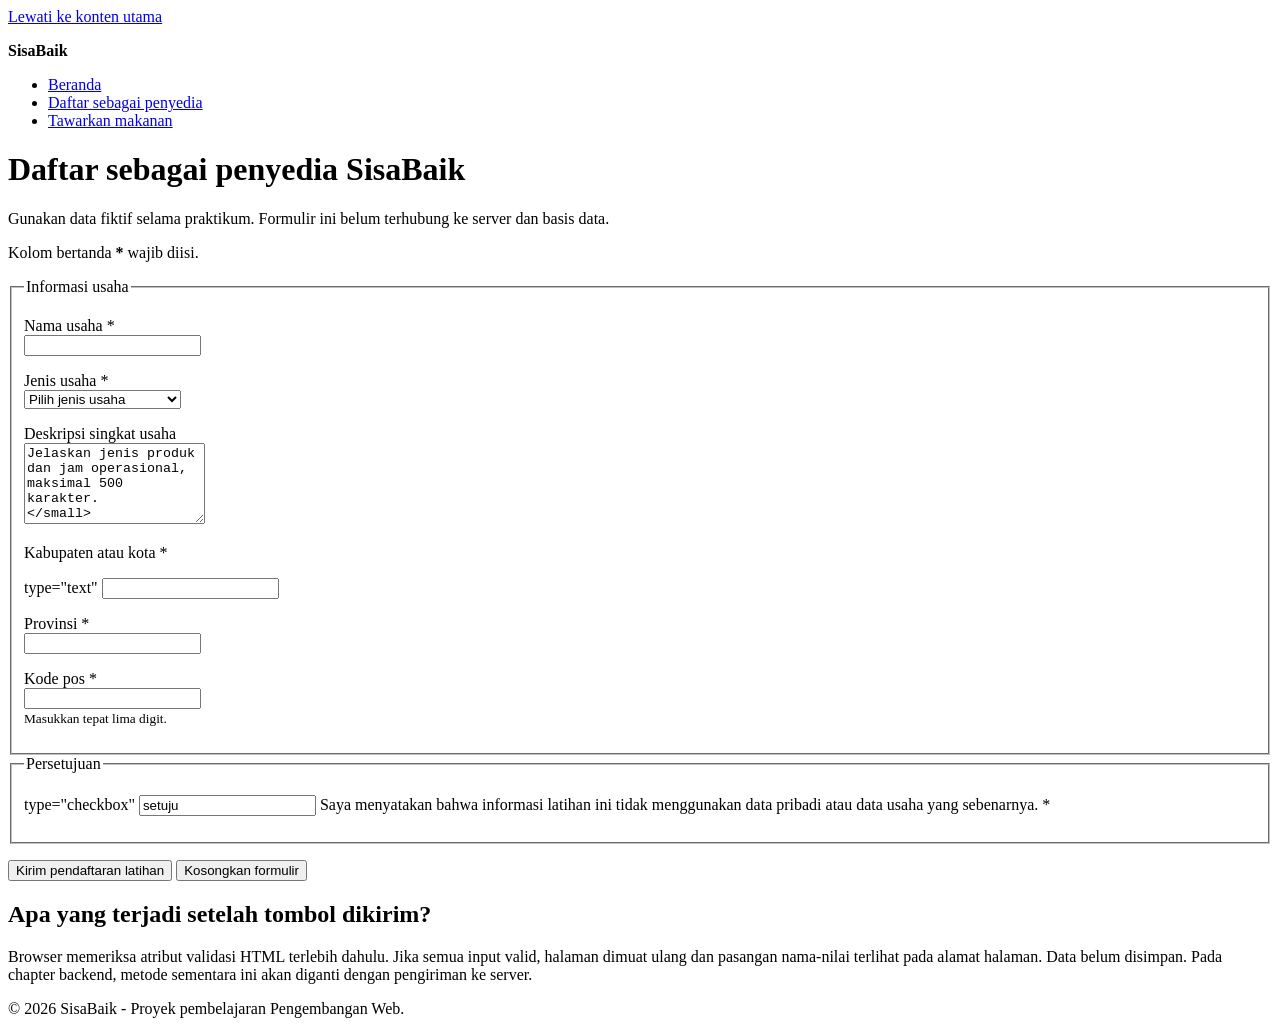
==== daftar-penyedia.html @ b1ba0abe "feat: add accessible provider registartion form" ====
<!doctype html>
<html lang="id">
<head>
<meta charset="utf-8">
<meta name="viewport" content="width=device-width, initial-scale=1">
<meta
name="description"
content="Formulir prototipe untuk mendaftarkan usaha sebagai penyedia makanan di SisaBaik."
>
<title>Daftar Penyedia | SisaBaik</title>
</head>
<a href="#konten-utama">Lewati ke konten utama</a>
<body>
<header>
<p><strong>SisaBaik</strong></p>
<nav aria-label="Navigasi utama">
<ul>
<li><a href="index.html">Beranda</a></li>
<li>
<a href="daftar-penyedia.html" aria-current="page">
Daftar sebagai penyedia
</a>
<li><a href="tawarkan-makanan.html">Tawarkan makanan</a></li>
</li>
</ul>
</nav>
</header>
<main id="konten-utama" tabindex="-1">
<h1>Daftar sebagai penyedia SisaBaik</h1>
<p>
Gunakan data fiktif selama praktikum. Formulir ini belum terhubung ke server dan basis data.
</p>
<p id="petunjuk-wajib">Kolom bertanda <strong>*</strong> wajib diisi.</p>
<form
action="daftar-penyedia.html"
method="get"
aria-describedby="petunjuk-wajib"
>
<fieldset>
<legend>Informasi usaha</legend>
<p>
<label for="nama-usaha">Nama usaha *</label><br>
<input
type="text"
id="nama-usaha"
name="nama_usaha
autocomplete="organization"
minlength="3"
maxlength="100"
required
>
</p>
<p>
<label for="Jenis-usaha">Jenis usaha *</label><br>
<select id="jenis-usaha" name="jenis_usaha" required>
<option value="">Pilih jenis usaha</option>
<option value="restoran">Restoran</option>
<option value="toko-roti">Toko roti</option>
<option value="katering">Katering</option>
<option value="ritel">Toko ritel</option>
<option value="hotel">Hotel atau penginapan</option>
<option value="lainnya">Lainnya</option>
</select>
</p>
<p>
<label for="deskripsi-usaha">Deskripsi singkat usaha</label><br>
<textarea
id="deskripsi-usaha"
name="deskripsi_usaha" rows="5"
maxlength="500"
aria-describedby="bantuan-deskripsi
></textarea><br>
<small id="bantuan-deskripsi">
Jelaskan jenis produk dan jam operasional, maksimal 500 karakter.
</small>
</p>
</fieldset>
<fieldset>
<legend>Penanggung jawab</legend>
<p>
<label for="nama-penanggung-jawab">Nama lengkap *</label><br>
<input
type="text"
id="nama-penanggung-jawab"
name="nama penanggung_jawab"
autocomplete="name"
minlength="3"
maxlength="100"
required
>
</p>
<p>
<label for="email">Alamat email *</label><br>
<input
type="email"
id="email"
name="email"
autocomplete="email"
maxlength="254"
aria-describedby="bantuan-email"
required
><br>
<small id="bantuan-email">Contoh: nama@usaha.example</small>
</p>
<p>
<label for="telepon">Nomor telepon *</label><br>
<input
type="tel"
id="telepon"
name="telepon"
autocomplete="tel"
inputmode="tel"
pattern="[0-9+()]{8,20}"
aria-describedby="bantuan-telepon"
required
><br>
<small id="bantuan-telepon">
Gunakan 8-20 karakter berupa angka, spasi, +, atau tanda kurung.
</small>
</p>
</fieldset>
<fieldset>
<legend>Lokasi usaha</legend>
<p>
<label for="alamat">Alamat lengkap *</label><br>
<textarea
id="alamat"
name="alamat"
rows="4"
autocomplete="street-address"
minlength="10"
maxlength="250"
required
></textarea>
</p>
<label for="kota">Kabupaten atau kota *</label><br>
<p>
type="text"
<input
id="kota"
name="kota"
autocomplete="address-level2"
maxlength="100"
required
>
</p>
<p>
<label for="provinsi">Provinsi *</label><br>
<input
type="text"
id="provinsi"
name="provinsi"
autocomplete="address-level1"
maxlength="100"
required
>
</p>
<p>
<label for="kode-pos">Kode pos *</label><br>
<input
type="text"
id="kode-pos"
name="kode pos
autocomplete="postal-code"
inputmode="numeric"
pattern="[0-9]{5}"
aria-describedby="bantuan-kode-pos"
required
><br>
<small id="bantuan-kode-pos">Masukkan tepat lima digit.</small>
</p>
</fieldset>
<fieldset>
<legend>Persetujuan</legend>
<p>
type="checkbox"
<input
id="persetujuan"
name="persetujuan"
value="setuju"
required
>
<label for="persetujuan">
Saya menyatakan bahwa informasi latihan ini tidak menggunakan data pribadi atau data usaha yang sebenarnya. *
</label>
</p>
</fieldset>
<p>
<button type="submit">Kirim pendaftaran latihan</button>
<button type="reset">Kosongkan formulir</button>
</p>
</form>
<section aria-labelledby="catatan-prototipe">
<h2 id="catatan-prototipe">Apa yang terjadi setelah tombol dikirim?</h2>
<p>
Browser memeriksa atribut validasi HTML terlebih dahulu. Jika semua input valid, halaman dimuat ulang dan pasangan nama-nilai terlihat pada alamat halaman. Data belum disimpan. Pada chapter backend, metode sementara ini akan diganti dengan pengiriman ke server.
</p>
</section>
</main>
<footer>
<p>&copy; 2026 SisaBaik - Proyek pembelajaran Pengembangan Web.</p>
</footer>
</body>
</html>
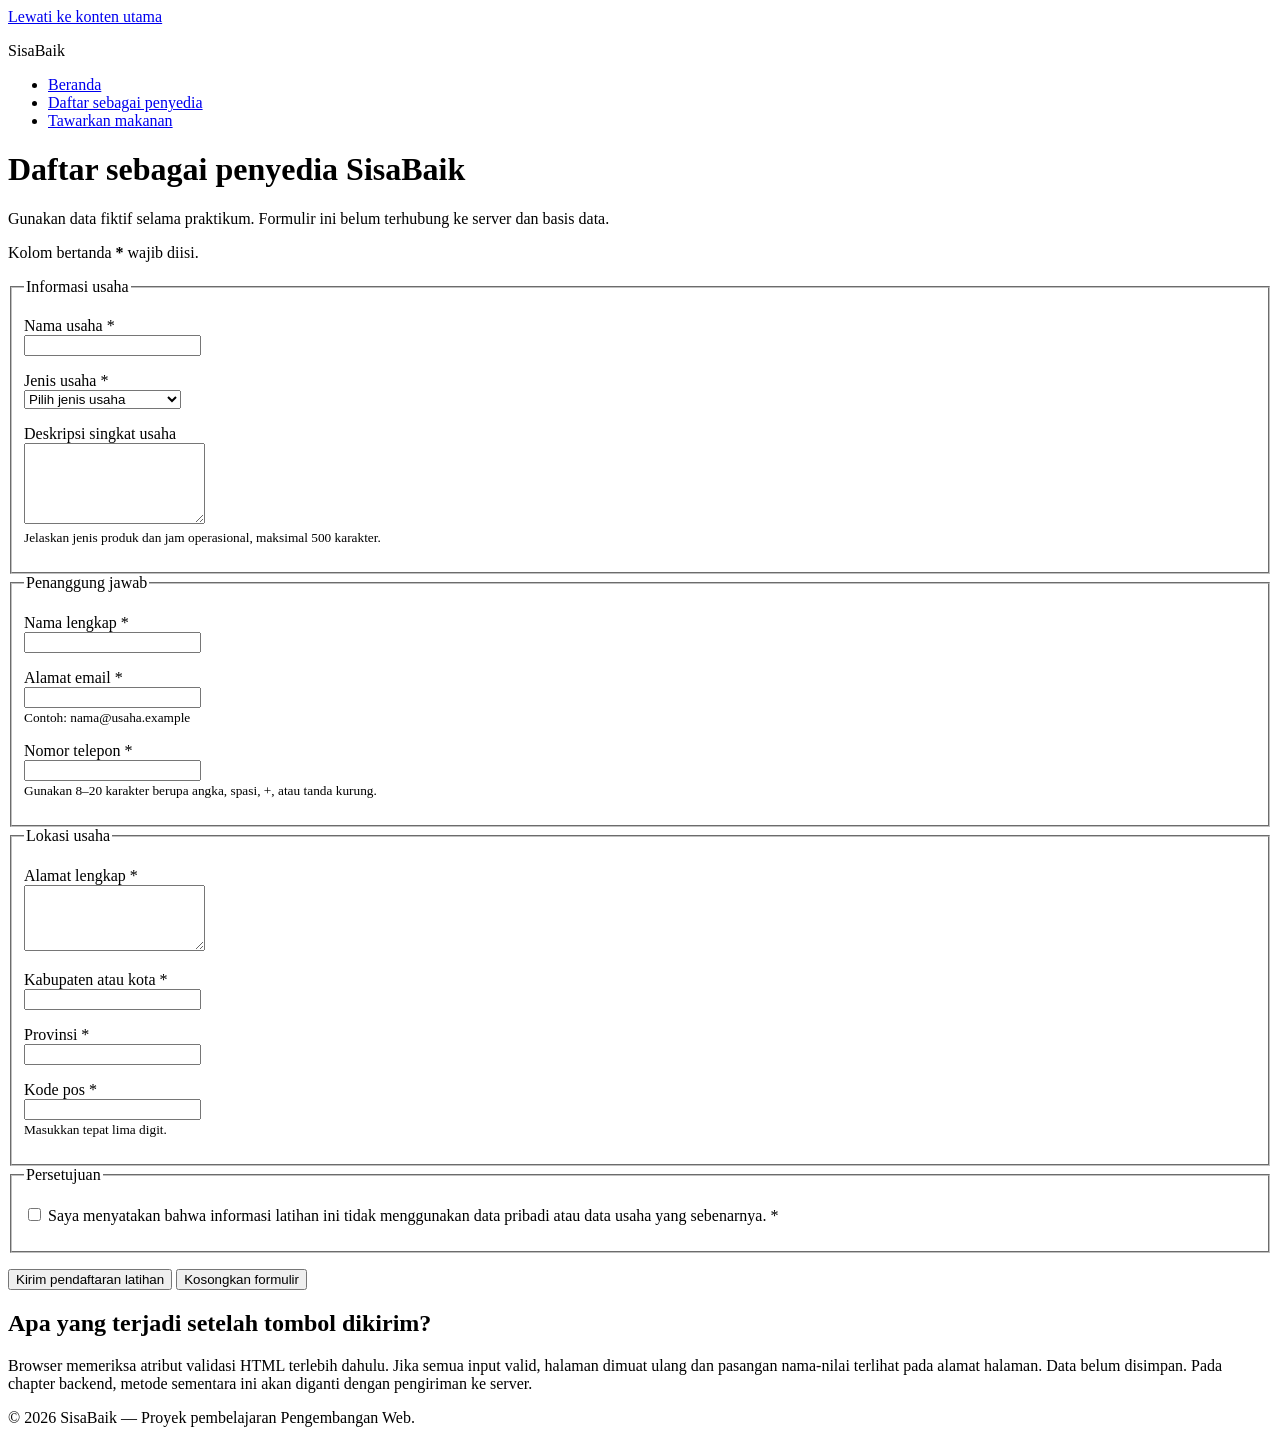
==== commit e04ab2bf: "style: apply responsive layout to SisaBaik pages" ====
--- a/daftar-penyedia.html
+++ b/daftar-penyedia.html
@@ -3,55 +3,57 @@
 <head>
 <meta charset="utf-8">
 <meta name="viewport" content="width=device-width, initial-scale=1">
-<meta
-name="description"
+<meta name="description"
 content="Formulir prototipe untuk mendaftarkan usaha sebagai penyedia makanan di SisaBaik."
 >
 <title>Daftar Penyedia | SisaBaik</title>
+<link rel="stylesheet" href="styles.css">
 </head>
-<a href="#konten-utama">Lewati ke konten utama</a>
 <body>
-<header>
-<p><strong>SisaBaik</strong></p>
+<a class="skip-link" href="#konten-utama">Lewati ke konten utama</a>
+
+<header class="site-header">
+<div class="container header-layout">
+<p class="brand">SisaBaik</p>
 <nav aria-label="Navigasi utama">
-<ul>
+<ul class="nav-list">
 <li><a href="index.html">Beranda</a></li>
 <li>
-<a href="daftar-penyedia.html" aria-current="page">
-Daftar sebagai penyedia
+<a href="daftar-penyedia.html" aria-current="page"> Daftar sebagai penyedia
 </a>
+</li>
 <li><a href="tawarkan-makanan.html">Tawarkan makanan</a></li>
-</li>
 </ul>
 </nav>
+</div>
 </header>
-<main id="konten-utama" tabindex="-1">
+
+<main class="container" id="konten-utama" tabindex="-1">
+<div class="page-heading">
 <h1>Daftar sebagai penyedia SisaBaik</h1>
-<p>
+<p class="lead">
 Gunakan data fiktif selama praktikum. Formulir ini belum terhubung ke server dan basis data.
 </p>
-<p id="petunjuk-wajib">Kolom bertanda <strong>*</strong> wajib diisi.</p>
+<p class="required-note" id="petunjuk-wajib">Kolom bertanda <strong>*</strong> wajib diisi.</p>
+</div>
+
 <form
-action="daftar-penyedia.html"
-method="get"
+class="form-card" action="daftar-penyedia.html" method="get"
 aria-describedby="petunjuk-wajib"
 >
-<fieldset>
+<fieldset class="form-section">
 <legend>Informasi usaha</legend>
+
 <p>
 <label for="nama-usaha">Nama usaha *</label><br>
-<input
-type="text"
-id="nama-usaha"
-name="nama_usaha
-autocomplete="organization"
-minlength="3"
-maxlength="100"
+<input type="text" id="nama-usaha"
+name="nama_usaha" autocomplete="organization" minlength="3" maxlength="100"
 required
 >
 </p>
+
 <p>
-<label for="Jenis-usaha">Jenis usaha *</label><br>
+<label for="jenis-usaha">Jenis usaha *</label><br>
 <select id="jenis-usaha" name="jenis_usaha" required>
 <option value="">Pilih jenis usaha</option>
 <option value="restoran">Restoran</option>
@@ -62,143 +64,114 @@
 <option value="lainnya">Lainnya</option>
 </select>
 </p>
+
 <p>
 <label for="deskripsi-usaha">Deskripsi singkat usaha</label><br>
-<textarea
-id="deskripsi-usaha"
-name="deskripsi_usaha" rows="5"
-maxlength="500"
-aria-describedby="bantuan-deskripsi
+<textarea id="deskripsi-usaha"
+name="deskripsi_usaha" rows="5" maxlength="500"
+aria-describedby="bantuan-deskripsi"
 ></textarea><br>
 <small id="bantuan-deskripsi">
 Jelaskan jenis produk dan jam operasional, maksimal 500 karakter.
 </small>
 </p>
 </fieldset>
-<fieldset>
+
+<fieldset class="form-section">
 <legend>Penanggung jawab</legend>
+
 <p>
 <label for="nama-penanggung-jawab">Nama lengkap *</label><br>
-<input
-type="text"
-id="nama-penanggung-jawab"
-name="nama penanggung_jawab"
-autocomplete="name"
-minlength="3"
-maxlength="100"
-required
+<input type="text"
+id="nama-penanggung-jawab" name="nama_penanggung_jawab" autocomplete="name" minlength="3"
+maxlength="100" required
 >
 </p>
 <p>
 <label for="email">Alamat email *</label><br>
-<input
-type="email"
-id="email"
-name="email"
-autocomplete="email"
-maxlength="254"
-aria-describedby="bantuan-email"
-required
+<input type="email" id="email" name="email"
+autocomplete="email" maxlength="254"
+aria-describedby="bantuan-email" required
 ><br>
 <small id="bantuan-email">Contoh: nama@usaha.example</small>
 </p>
+
 <p>
 <label for="telepon">Nomor telepon *</label><br>
-<input
-type="tel"
-id="telepon"
-name="telepon"
-autocomplete="tel"
-inputmode="tel"
-pattern="[0-9+()]{8,20}"
-aria-describedby="bantuan-telepon"
-required
+<input type="tel" id="telepon"
+name="telepon" autocomplete="tel" inputmode="tel" pattern="[0-9+() ]{8,20}"
+aria-describedby="bantuan-telepon" required
 ><br>
 <small id="bantuan-telepon">
-Gunakan 8-20 karakter berupa angka, spasi, +, atau tanda kurung.
+Gunakan 8–20 karakter berupa angka, spasi, +, atau tanda kurung.
 </small>
 </p>
 </fieldset>
-<fieldset>
+
+<fieldset class="form-section">
 <legend>Lokasi usaha</legend>
+
 <p>
 <label for="alamat">Alamat lengkap *</label><br>
-<textarea
-id="alamat"
-name="alamat"
-rows="4"
-autocomplete="street-address"
-minlength="10"
-maxlength="250"
+<textarea id="alamat" name="alamat" rows="4"
+autocomplete="street-address" minlength="10" maxlength="250"
 required
 ></textarea>
 </p>
+<p>
 <label for="kota">Kabupaten atau kota *</label><br>
-<p>
-type="text"
-<input
-id="kota"
-name="kota"
-autocomplete="address-level2"
-maxlength="100"
+<input type="text" id="kota" name="kota"
+autocomplete="address-level2" maxlength="100"
 required
 >
 </p>
+
 <p>
 <label for="provinsi">Provinsi *</label><br>
-<input
-type="text"
-id="provinsi"
-name="provinsi"
-autocomplete="address-level1"
-maxlength="100"
+<input type="text" id="provinsi" name="provinsi"
+autocomplete="address-level1" maxlength="100"
 required
 >
 </p>
 <p>
 <label for="kode-pos">Kode pos *</label><br>
-<input
-type="text"
-id="kode-pos"
-name="kode pos
-autocomplete="postal-code"
-inputmode="numeric"
-pattern="[0-9]{5}"
-aria-describedby="bantuan-kode-pos"
-required
+<input type="text" id="kode-pos"
+name="kode_pos" autocomplete="postal-code" inputmode="numeric" pattern="[0-9]{5}"
+aria-describedby="bantuan-kode-pos" required
 ><br>
 <small id="bantuan-kode-pos">Masukkan tepat lima digit.</small>
 </p>
 </fieldset>
-<fieldset>
+
+<fieldset class="form-section">
 <legend>Persetujuan</legend>
 <p>
-type="checkbox"
-<input
-id="persetujuan"
-name="persetujuan"
-value="setuju"
-required
+<input type="checkbox" id="persetujuan" name="persetujuan" value="setuju" required
 >
 <label for="persetujuan">
 Saya menyatakan bahwa informasi latihan ini tidak menggunakan data pribadi atau data usaha yang sebenarnya. *
 </label>
 </p>
 </fieldset>
-<p>
-<button type="submit">Kirim pendaftaran latihan</button>
-<button type="reset">Kosongkan formulir</button>
+
+<p class="form-actions">
+<button class="button" type="submit">Kirim pendaftaran latihan</button>
+<button class="button button-secondary" type="reset">Kosongkan formulir</button>
 </p>
 </form>
-<section aria-labelledby="catatan-prototipe">
+
+<section class="section" aria-labelledby="catatan-prototipe">
 <h2 id="catatan-prototipe">Apa yang terjadi setelah tombol dikirim?</h2>
 <p>
 Browser memeriksa atribut validasi HTML terlebih dahulu. Jika semua input valid, halaman dimuat ulang dan pasangan nama-nilai terlihat pada alamat halaman. Data belum disimpan. Pada chapter backend, metode sementara ini akan diganti dengan pengiriman ke server.
 </p>
 </section>
 </main>
-<footer>
-<p>&copy; 2026 SisaBaik - Proyek pembelajaran Pengembangan Web.</p>
+
+<footer class="site-footer">
+<div class="container footer-layout">
+<p>&copy; 2026 SisaBaik — Proyek pembelajaran Pengembangan Web.</p>
+</div>
 </footer>
 </body>
-</html>+</html>
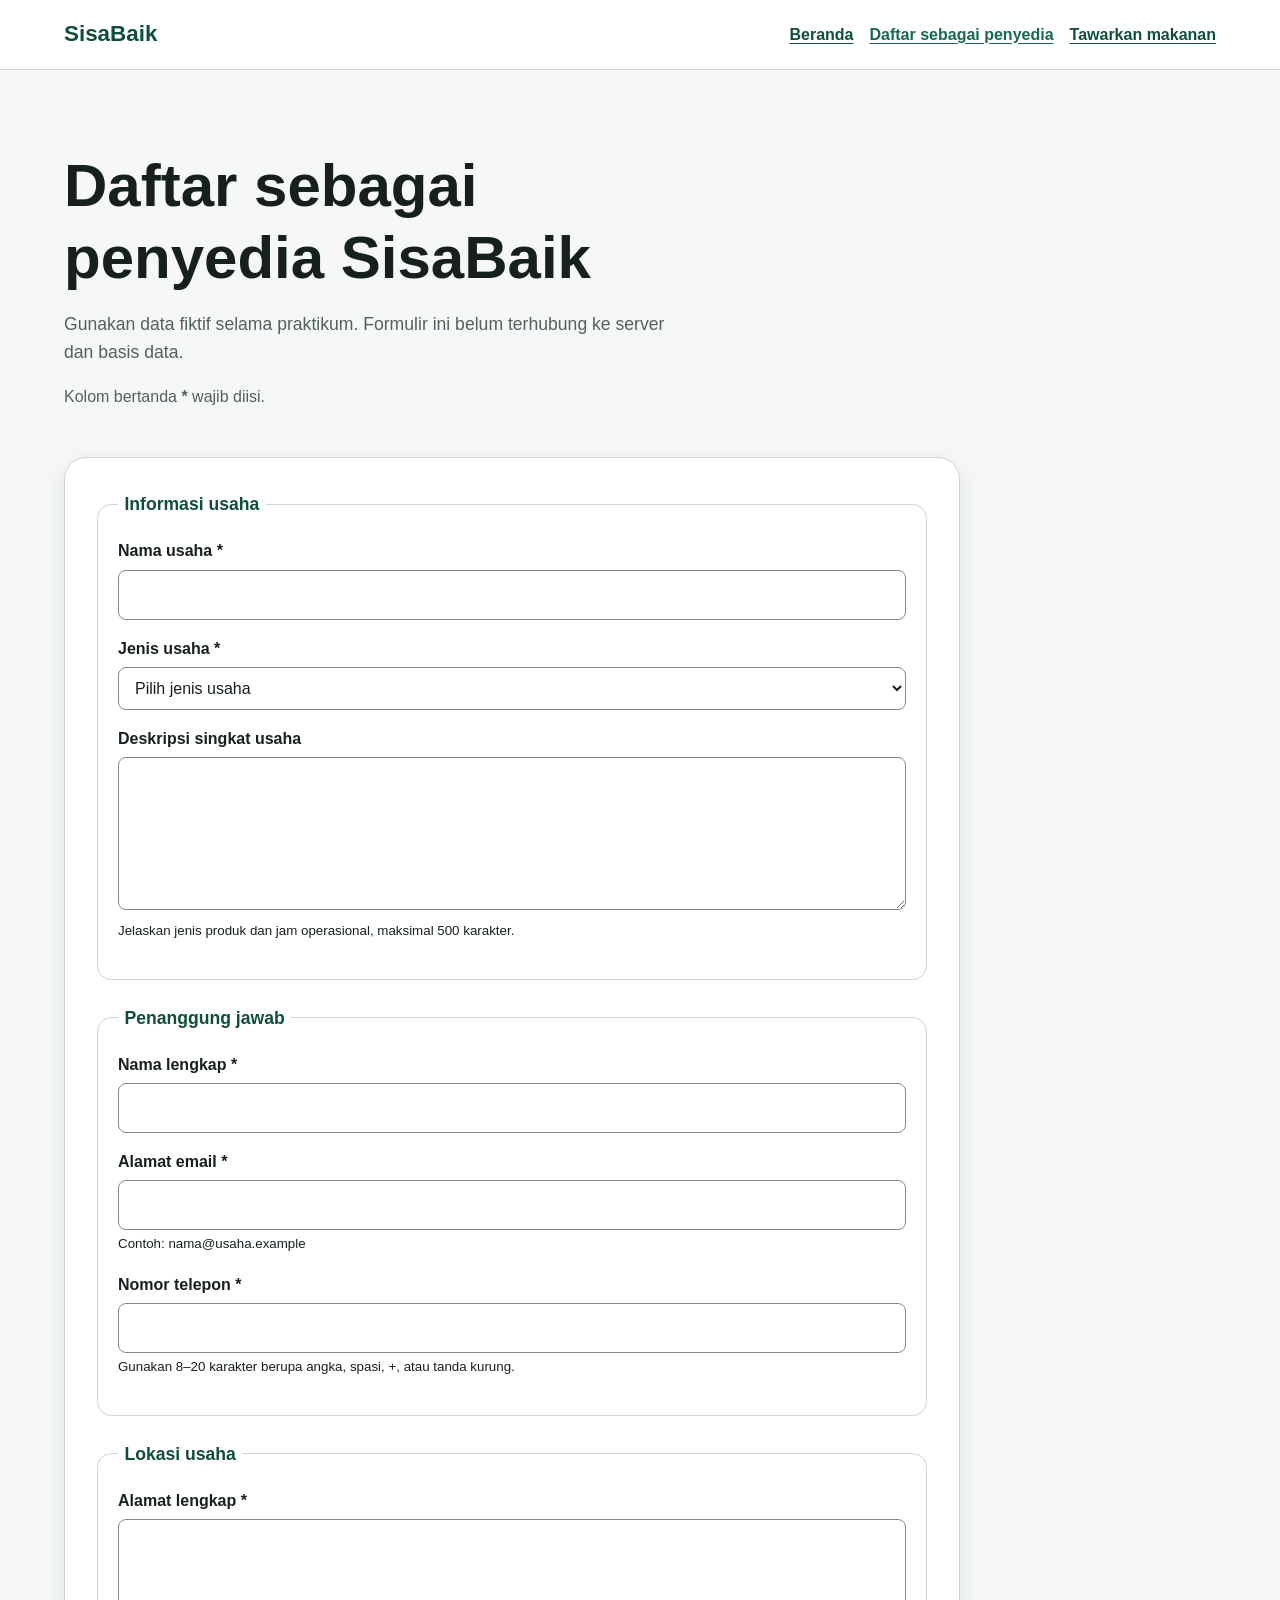
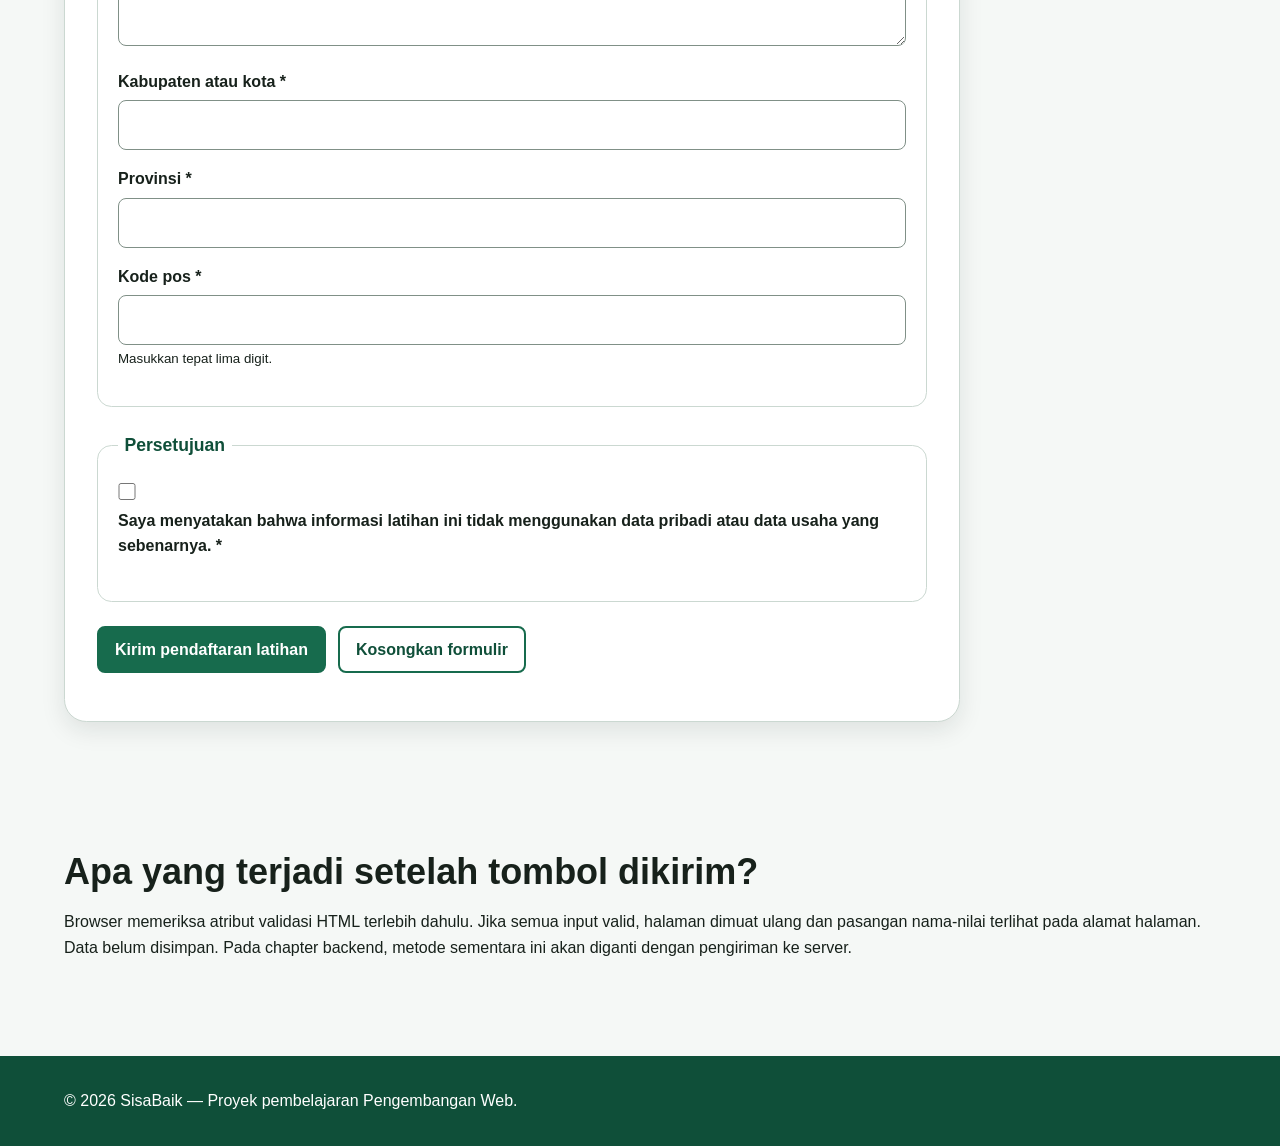
==== commit a4649393: "feat: add interactions and offer validation" ====
--- a/daftar-penyedia.html
+++ b/daftar-penyedia.html
@@ -1,13 +1,13 @@
 <!doctype html>
 <html lang="id">
-<head>
+<head> <script src="app.js" defer></script>
 <meta charset="utf-8">
 <meta name="viewport" content="width=device-width, initial-scale=1">
 <meta name="description"
 content="Formulir prototipe untuk mendaftarkan usaha sebagai penyedia makanan di SisaBaik."
 >
 <title>Daftar Penyedia | SisaBaik</title>
-<link rel="stylesheet" href="styles.css">
+<link rel="stylesheet" href="style.css">
 </head>
 <body>
 <a class="skip-link" href="#konten-utama">Lewati ke konten utama</a>
@@ -174,4 +174,4 @@
 </div>
 </footer>
 </body>
-</html>
+</html>
--- a/style.css
+++ b/style.css
@@ -0,0 +1,432 @@
+:root {
+  --color-primary: #176b4d;
+  --color-primary-dark: #0f4f39;
+  --color-primary-soft: #e8f5ef;
+  --color-accent: #f2b84b;
+  --color-text: #17211b;
+  --color-muted: #52615a;
+  --color-surface: #ffffff;
+  --color-background: #f5f8f6;
+  --color-border: #cbd8d1;
+  --color-danger: #a52a2a;
+  --shadow-card: 0 0.5rem 1.5rem rgb(23 33 27 / 10%);
+  --radius-small: 0.5rem;
+  --radius-medium: 0.9rem;
+  --radius-large: 1.4rem;
+  --content-width: 72rem;
+}
+
+*,
+*:before,
+*:after {
+  box-sizing: border-box;
+}
+
+html {
+  scroll-behavior: smooth;
+}
+
+body {
+  margin: 0;
+  background: var(--color-background);
+  color: var(--color-text);
+  font-family: Arial, Helvetica, sans-serif;
+  font-size: 1rem;
+  line-height: 1.6;
+}
+h1,
+h2,
+h3,
+p {
+  margin-block-start: 0;
+}
+
+h1,
+h2,
+h3 {
+  line-height: 1.2;
+}
+
+h1 {
+  max-width: 18ch;
+  margin-block-end: 1rem;
+  font-size: clamp(2rem, 7vw, 3.75rem);
+}
+
+h2 {
+  margin-block-end: 1rem;
+  font-size: clamp(1.5rem, 4vw, 2.25rem);
+}
+
+h3 {
+  margin-block-end: 0.6rem;
+  font-size: 1.2rem;
+}
+
+a {
+  color: var(--color-primary-dark);
+  text-underline-offset: 0.2em;
+}
+
+a:hover {
+    text-decoration-thickness: 0.18em;
+}
+
+:focus-visible {
+  outline: 0.2rem solid var(--color-accent);
+  outline-offset: 0.2rem;
+}
+
+.skip-link {
+  position: absolute;
+  inset-block-start: 0.5rem;
+  inset-inline-start: 0.5rem;
+  z-index: 100;
+  padding: 0.7rem 1rem;
+  border-radius: var(--radius-small);
+  background: var(--color-text);
+  color: var(--color-surface);
+  transform: translateY(-180%);
+}
+
+.skip-link:focus {
+  transform: translateY(0);
+}
+
+.container {
+  width: min(100% - 2rem, var(--content-width));
+  margin-inline: auto;
+}
+
+.site-header {
+  background: var(--color-surface);
+  border-block-end: 0.0625rem solid var(--color-border);
+}
+
+.header-layout {
+  display: flex;
+  flex-direction: column;
+  gap: 0.75rem;
+  padding-block: 1rem;
+}
+
+.brand {
+  margin: 0;
+  color: var(--color-primary-dark);
+  font-size: 1.4rem;
+  font-weight: 700;
+}
+
+.nav-list {
+  display: flex;
+  flex-wrap: wrap;
+  gap: 0.5rem 1rem;
+  margin: 0;
+  padding: 0;
+  list-style: none;
+}
+
+.nav-list a {
+  display: inline-block;
+  padding-block: 0.35rem;
+  font-weight: 700;
+}
+
+.nav-list a[aria-current="page"] {
+  color: var(--color-primary);
+  text-underline-offset: 0.2em;
+}
+
+.hero {
+  padding-block: clamp(3rem, 10vw, 7rem);
+  background:
+    linear-gradient(135deg, rgb(232 245 239 / 95%), rgb(255 255 255 / 92%));
+    }
+
+.hero-layout {
+  display: grid;
+  gap: 2rem;
+  align-items: center;
+}
+
+.eyebrow {
+  margin-block-end: 0.5rem;
+  color: var(--color-primary-dark);
+  font-weight: 700;
+  letter-spacing: 0.05em;
+  text-transform: uppercase;
+}
+
+.lead {
+  max-width: 62ch;
+  color: var(--color-muted);
+  font-size: 1.1rem;
+}
+
+.hero-panel {
+  padding: 1.5rem;
+  border: 0.0625rem solid var(--color-border);
+  border-radius: var(--radius-large);
+  background: var(--color-surface);
+  box-shadow: var(--shadow-card);
+}
+
+.hero-panel strong {
+  display: block;
+  color: var(--color-primary-dark);
+  font-size: 2rem;
+}
+.button-group,
+.form-actions {
+  display: flex;
+  flex-wrap: wrap;
+  gap: 0.75rem;
+  align-items: center;
+}
+
+.button {
+  display: inline-block;
+  padding: 0.75rem 1rem;
+  border: 0.125rem solid var(--color-primary);
+  border-radius: var(--radius-small);
+  background: var(--color-primary);
+  color: var(--color-surface);
+  font: inherit;
+  font-weight: 700;
+  line-height: 1.2;
+  text-decoration: none;
+  cursor: pointer;
+}
+
+.button:hover {
+  background: var(--color-primary-dark);
+  border-color: var(--color-primary-dark);
+}
+
+.button-secondary {
+  background: transparent;
+  color: var(--color-primary-dark);
+}
+
+.section {
+  padding-block: clamp(2.5rem, 7vw, 5rem);
+}
+.section-alt {
+  background: var(--color-surface);
+}
+
+.section-intro {
+  max-width: 65ch;
+  color: var(--color-muted);
+}
+
+.steps-grid,
+.benefit-grid,
+.offer-grid {
+  display: grid;
+  grid-template-columns: 1fr;
+  gap: 1rem;
+}
+
+.card {
+  padding: 1.25rem;
+  border: 0.0625rem solid var(--color-border);
+  border-radius: var(--radius-medium);
+  background: var(--color-surface);
+  box-shadow: var(--shadow-card);
+}
+
+.step-number {
+  display: inline-grid;
+  width: 2.25rem;
+  height: 2.25rem;
+  margin-block-end: 0.75rem;
+  place-items: center;
+  border-radius: 50%;
+  background: var(--color-primary-soft);
+  color: var(--color-primary-dark);
+  font-weight: 700;
+}
+.offer-card {
+  display: flex;
+  flex-direction: column;
+  overflow: hidden;
+  border: 0.0625rem solid var(--color-border);
+  border-radius: var(--radius-medium);
+  background: var(--color-surface);
+  box-shadow: var(--shadow-card);
+}
+
+.offer-card__visual {
+  min-height: 8rem;
+  background: linear-gradient(135deg, var(--color-primary), var(--color-primary-dark));
+}
+
+.offer-card__content {
+  display: flex;
+  flex: 1;
+  flex-direction: column;
+  padding: 1.25rem;
+}
+
+.offer-card__meta {
+  color: var(--color-muted);
+}
+
+.offer-card__price {
+  margin-block-start: auto;
+  font-size: 1.15rem;
+}
+
+.badge {
+  display: inline-block;
+  width: fit-content;
+  margin-block-end: 0.75rem;
+  padding: 0.25rem 0.6rem;
+  border-radius: 999px;
+  background: var(--color-primary-soft);
+  color: var(--color-primary-dark);
+  font-size: 0.85rem;
+  font-weight: 700;
+}
+
+.notice {
+  padding: 1rem;
+  border-inline-start: 0.3rem solid var(--color-primary);
+  border-radius: var(--radius-small);
+  background: var(--color-primary-soft);
+}
+
+.page-heading {
+  padding-block: clamp(2.5rem, 7vw, 5rem) 2rem;
+}
+
+.form-card {
+  max-width: 56rem;
+  margin-block-end: 3rem;
+  padding: clamp(1rem, 4vw, 2rem);
+  border: 0.0625rem solid var(--color-border);
+  border-radius: var(--radius-large);
+  background: var(--color-surface);
+  box-shadow: var(--shadow-card);
+}
+
+.form-section {
+  margin: 0 0 1.5rem;
+  padding: 1.25rem;
+  border: 0.0625rem solid var(--color-border);
+  border-radius: var(--radius-medium);
+}
+.form-section legend {
+  padding-inline: 0.4rem;
+  color: var(--color-primary-dark);
+  font-size: 1.1rem;
+  font-weight: 700;
+}
+
+label {
+  display: inline-block;
+  margin-block-end: 0.35rem;
+  font-weight: 700;
+}
+
+input,
+select,
+textarea {
+  width: 100%;
+  padding: 0.7rem 0.75rem;
+  border: 0.0625rem solid #809087;
+  border-radius: var(--radius-small);
+  background: var(--color-surface);
+  color: var(--color-text);
+  font: inherit;
+}
+
+textarea {
+  resize: vertical;
+}
+
+input:focus,
+select:focus,
+textarea:focus {
+  border-color: var(--color-primary-dark);
+}
+
+input[type="checkbox"],
+input[type="radio"] {
+  width: 1.1rem;
+  height: 1.1rem;
+  margin: 0.2rem 0 0;
+  accent-color: var(--color-primary);
+}
+
+.required-note {
+  color: var(--color-muted);
+}
+
+.site-footer {
+  padding-block: 2rem;
+  background: var(--color-primary-dark);
+  color: var(--color-surface);
+}
+
+.site-footer a {
+  color: var(--color-surface);
+}
+
+.footer-layout {
+  display: flex;
+  flex-direction: column;
+  gap: 0.5rem;
+}
+
+.footer-layout p,
+.footer-layout address {
+  margin: 0;
+}
+
+@media (min-width: 48rem) {
+  .header-layout {
+    flex-direction: row;
+    justify-content: space-between;
+    align-items: center;
+  }
+
+  .hero-layout {
+    grid-template-columns: minmax(0, 1.5fr) minmax(15rem, 0.7fr);
+  }
+
+  .steps-grid,
+  .benefit-grid {
+    grid-template-columns: repeat(3, minmax(0, 1fr));
+  }
+
+  .offer-grid {
+    grid-template-columns: repeat(2, minmax(0, 1fr));
+  }
+
+  .footer-layout {
+    flex-direction: row;
+    justify-content: space-between;
+    align-items: center;
+  }
+}
+
+@media (min-width: 68rem) {
+  .offer-grid {
+    grid-template-columns: repeat(3, minmax(0, 1fr));
+  }
+}
+
+@media (prefers-reduced-motion: reduce) {
+  html {
+    scroll-behavior: auto;
+  }
+}
+
+.filter-panel { display:grid; gap:1rem; margin-block:1.5rem; padding:1rem; border:0.0625rem solid var(--color-border); border-radius:var(--radius-medium); background:var(--color-surface); }
+.filter-panel p { margin:0; }
+.status-message { min-height:1.6em; color:var(--color-muted); }
+.cart-summary { margin-block-start:1.5rem; padding:1rem; border-radius:var(--radius-medium); background:var(--color-primary-soft); }
+.error-message { color:var(--color-danger); font-weight:700; }
+@media (min-width:48rem) { .filter-panel { grid-template-columns:repeat(2,minmax(0,1fr)); } }
